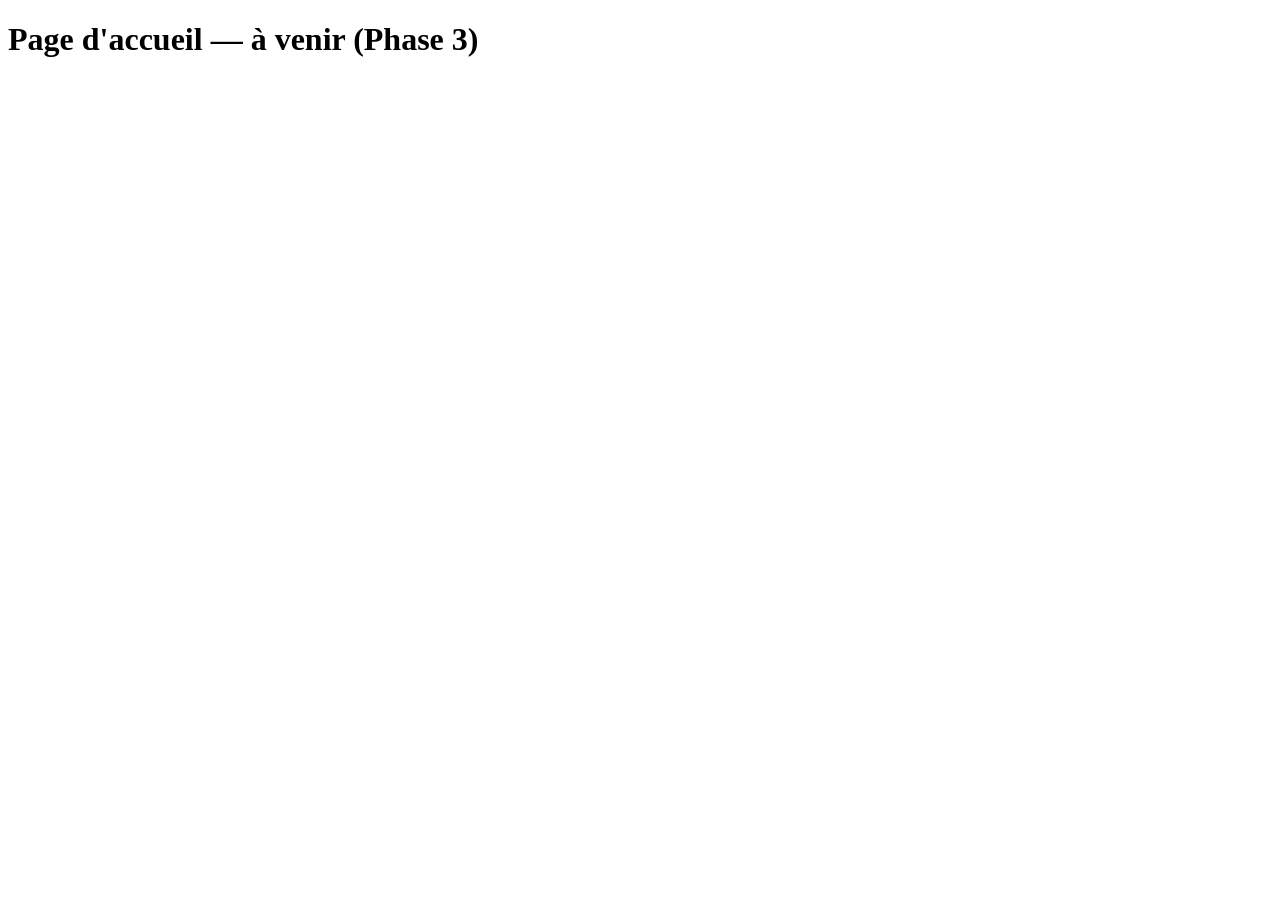
==== accueil.html @ 473a0fff "Create accueil.html Initialisation du compte à rebours et de la page d'accueil." ====
<!DOCTYPE html>
<html lang="fr">
<head>
  <meta charset="UTF-8">
  <title>Le week-end - Accueil</title>
</head>
<body>
  <!--
    Page provisoire. Le vrai contenu (titre, compte à rebours, texte, dates, photos,
    bouton "Se connecter") sera construit à la Phase 3, section 4.2 du cahier des charges.
    Pour l'instant, ce fichier existe juste pour que la redirection depuis index.html
    fonctionne sans erreur "page introuvable".
  -->
  <h1>Page d'accueil — à venir (Phase 3)</h1>
</body>
</html>
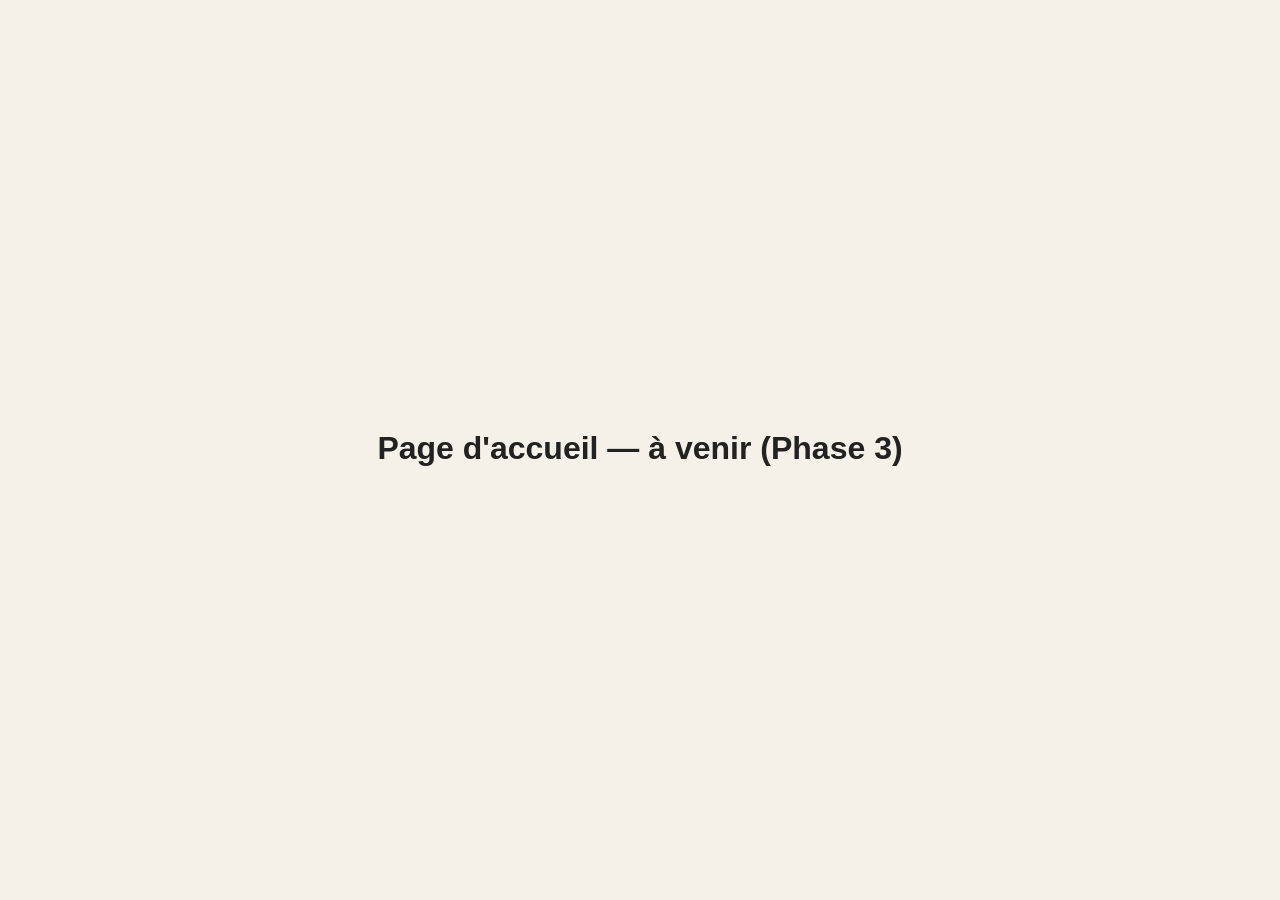
==== commit 3a002612: "Modification structure On vient ajouter un fichier CSS pour gérer l'aspect visuel, rien d'autre ne c" ====
--- a/accueil.html
+++ b/accueil.html
@@ -3,8 +3,9 @@
 <head>
   <meta charset="UTF-8">
   <title>Le week-end - Accueil</title>
+  <link rel="stylesheet" href="style.css">
 </head>
-<body>
+<body class="page-centree">
   <!--
     Page provisoire. Le vrai contenu (titre, compte à rebours, texte, dates, photos,
     bouton "Se connecter") sera construit à la Phase 3, section 4.2 du cahier des charges.
--- a/style.css
+++ b/style.css
@@ -0,0 +1,160 @@
+/* ==========================================================================
+   STYLE PARTAGÉ - Site du week-end
+   Ce fichier centralise l'apparence de toutes les pages.
+   Style volontairement neutre : sera remplacé quand l'identité visuelle
+   (section 6 du cahier des charges) sera définie.
+   ========================================================================== */
+
+/* Variables de couleur : les regrouper ici permet de changer toute la palette
+   du site en modifiant seulement ces lignes, plutôt que de chercher chaque
+   couleur dans chaque fichier. */
+:root {
+  --couleur-fond: #f5f0e8;
+  --couleur-texte: #222;
+  --couleur-accent: #333;
+  --couleur-accent-hover: #555;
+  --couleur-succes: #1a7a1a;
+  --couleur-erreur: #b00020;
+  --couleur-carte: #ffffff;
+}
+
+* {
+  box-sizing: border-box;
+}
+
+body {
+  margin: 0;
+  font-family: Arial, sans-serif;
+  background-color: var(--couleur-fond);
+  color: var(--couleur-texte);
+}
+
+h1 {
+  font-size: 2rem;
+  margin-bottom: 1.5rem;
+}
+
+h2 {
+  font-size: 1.3rem;
+}
+
+/* ---- Mise en page : pages centrées (teaser, connexion, profil...) ---- */
+.page-centree {
+  min-height: 100vh;
+  display: flex;
+  flex-direction: column;
+  align-items: center;
+  justify-content: center;
+  text-align: center;
+  padding: 2rem;
+}
+
+/* ---- Mise en page : pages larges (tableaux de bord) ---- */
+.page-large {
+  padding: 2rem;
+}
+
+/* ---- Champs de formulaire ---- */
+input[type="text"],
+input[type="email"] {
+  font-size: 1.2rem;
+  padding: 0.6rem 1rem;
+  border: 2px solid var(--couleur-accent);
+  border-radius: 6px;
+  text-align: center;
+  margin-bottom: 1rem;
+  display: block;
+  width: 100%;
+  max-width: 320px;
+}
+
+/* ---- Boutons ---- */
+button {
+  font-size: 1.1rem;
+  padding: 0.6rem 1.5rem;
+  border: none;
+  border-radius: 6px;
+  background-color: var(--couleur-accent);
+  color: white;
+  cursor: pointer;
+}
+
+button:hover {
+  background-color: var(--couleur-accent-hover);
+}
+
+/* ---- Messages de retour (succès / erreur) ---- */
+.message {
+  margin-top: 1.5rem;
+  font-size: 1.1rem;
+}
+
+.erreur {
+  color: var(--couleur-erreur);
+}
+
+.succes {
+  color: var(--couleur-succes);
+}
+
+/* ---- Compte à rebours (page teaser) ---- */
+#countdown {
+  display: flex;
+  gap: 1.5rem;
+}
+
+.bloc-temps {
+  display: flex;
+  flex-direction: column;
+  align-items: center;
+}
+
+.bloc-temps .valeur {
+  font-size: 3rem;
+  font-weight: bold;
+}
+
+.bloc-temps .label {
+  font-size: 0.9rem;
+  text-transform: uppercase;
+  color: #555;
+}
+
+/* ---- Carte (sondage, blocs mis en avant) ---- */
+.carte {
+  background: var(--couleur-carte);
+  border-radius: 10px;
+  padding: 1.5rem 2rem;
+  box-shadow: 0 2px 8px rgba(0, 0, 0, 0.1);
+}
+
+.carte label {
+  display: block;
+  text-align: left;
+  margin: 0.5rem 0;
+  font-size: 1.05rem;
+}
+
+/* ---- Tableaux (espace organisatrice) ---- */
+table {
+  border-collapse: collapse;
+  width: 100%;
+  background: var(--couleur-carte);
+  box-shadow: 0 2px 8px rgba(0, 0, 0, 0.08);
+  margin-bottom: 2rem;
+}
+
+th, td {
+  border: 1px solid #ddd;
+  padding: 0.6rem 0.8rem;
+  text-align: left;
+}
+
+th {
+  background-color: var(--couleur-accent);
+  color: white;
+}
+
+tr:nth-child(even) {
+  background-color: #f9f9f9;
+}
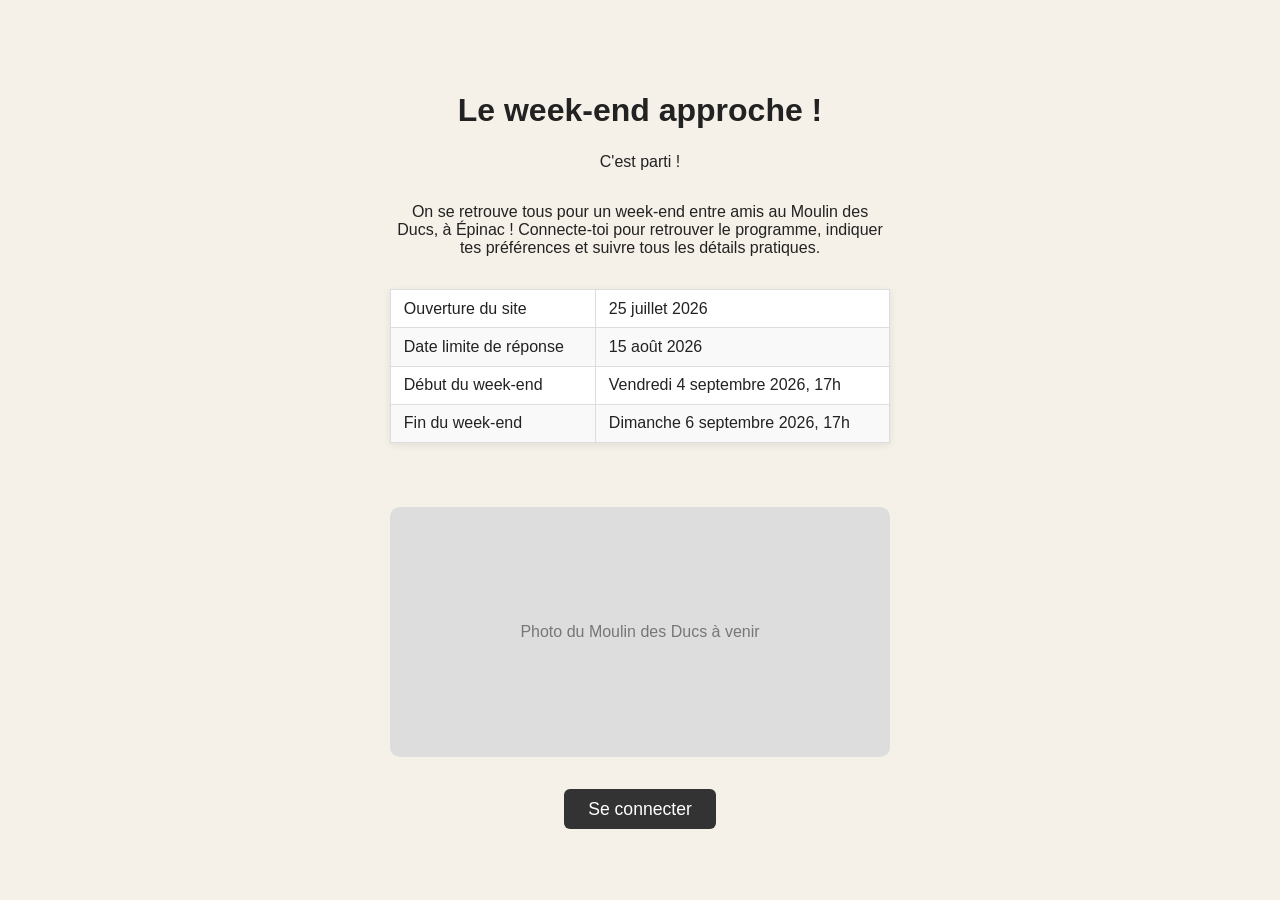
==== commit f2acfff1: "Update accueil.html Mise à jour de la page d'accueil avec les éléments finaux" ====
--- a/accueil.html
+++ b/accueil.html
@@ -6,12 +6,85 @@
   <link rel="stylesheet" href="style.css">
 </head>
 <body class="page-centree">
-  <!--
-    Page provisoire. Le vrai contenu (titre, compte à rebours, texte, dates, photos,
-    bouton "Se connecter") sera construit à la Phase 3, section 4.2 du cahier des charges.
-    Pour l'instant, ce fichier existe juste pour que la redirection depuis index.html
-    fonctionne sans erreur "page introuvable".
-  -->
-  <h1>Page d'accueil — à venir (Phase 3)</h1>
+
+  <!-- 1. Titre -->
+  <h1>Le week-end approche !</h1>
+
+  <!-- 2. Compte à rebours vers le Jour J -->
+  <div id="countdown">
+    <div class="bloc-temps">
+      <span class="valeur" id="jours">0</span>
+      <span class="label">jours</span>
+    </div>
+    <div class="bloc-temps">
+      <span class="valeur" id="heures">0</span>
+      <span class="label">heures</span>
+    </div>
+    <div class="bloc-temps">
+      <span class="valeur" id="minutes">0</span>
+      <span class="label">min</span>
+    </div>
+    <div class="bloc-temps">
+      <span class="valeur" id="secondes">0</span>
+      <span class="label">sec</span>
+    </div>
+  </div>
+
+  <!-- 3. Texte explicatif (provisoire, à remplacer par le vrai texte plus tard) -->
+  <p style="max-width: 500px; margin: 2rem 0;">
+    On se retrouve tous pour un week-end entre amis au Moulin des Ducs, à Épinac !
+    Connecte-toi pour retrouver le programme, indiquer tes préférences et suivre
+    tous les détails pratiques.
+  </p>
+
+  <!-- 4. Rappel des dates -->
+  <table style="max-width: 500px;">
+    <tbody>
+      <tr><td>Ouverture du site</td><td>25 juillet 2026</td></tr>
+      <tr><td>Date limite de réponse</td><td>15 août 2026</td></tr>
+      <tr><td>Début du week-end</td><td>Vendredi 4 septembre 2026, 17h</td></tr>
+      <tr><td>Fin du week-end</td><td>Dimanche 6 septembre 2026, 17h</td></tr>
+    </tbody>
+  </table>
+
+  <!-- 5. Photo(s) de la maison : espace réservé en attendant une vraie photo -->
+  <div style="width: 100%; max-width: 500px; height: 250px; background-color: #ddd;
+              display: flex; align-items: center; justify-content: center;
+              border-radius: 10px; margin: 2rem 0; color: #777;">
+    Photo du Moulin des Ducs à venir
+  </div>
+
+  <!-- 6. Call-to-action -->
+  <button onclick="window.location.href='connexion.html'">Se connecter</button>
+
+  <script>
+    // Compte à rebours vers le début du week-end (section 3 du cahier des charges)
+    const jourJ = new Date('2026-09-04T17:00:00');
+
+    function mettreAJourCompteARebours() {
+      const maintenant = new Date();
+      const difference = jourJ - maintenant;
+
+      if (difference <= 0) {
+        // Le week-end a commencé : on n'affiche plus de compte à rebours négatif
+        document.getElementById('countdown').textContent = "C'est parti !";
+        return;
+      }
+
+      const jours = Math.floor(difference / (1000 * 60 * 60 * 24));
+      const heures = Math.floor((difference / (1000 * 60 * 60)) % 24);
+      const minutes = Math.floor((difference / (1000 * 60)) % 60);
+      const secondes = Math.floor((difference / 1000) % 60);
+
+      document.getElementById('jours').textContent = jours;
+      document.getElementById('heures').textContent = heures;
+      document.getElementById('minutes').textContent = minutes;
+      document.getElementById('secondes').textContent = secondes;
+    }
+
+    mettreAJourCompteARebours();
+    setInterval(mettreAJourCompteARebours, 1000);
+  </script>
+
 </body>
 </html>
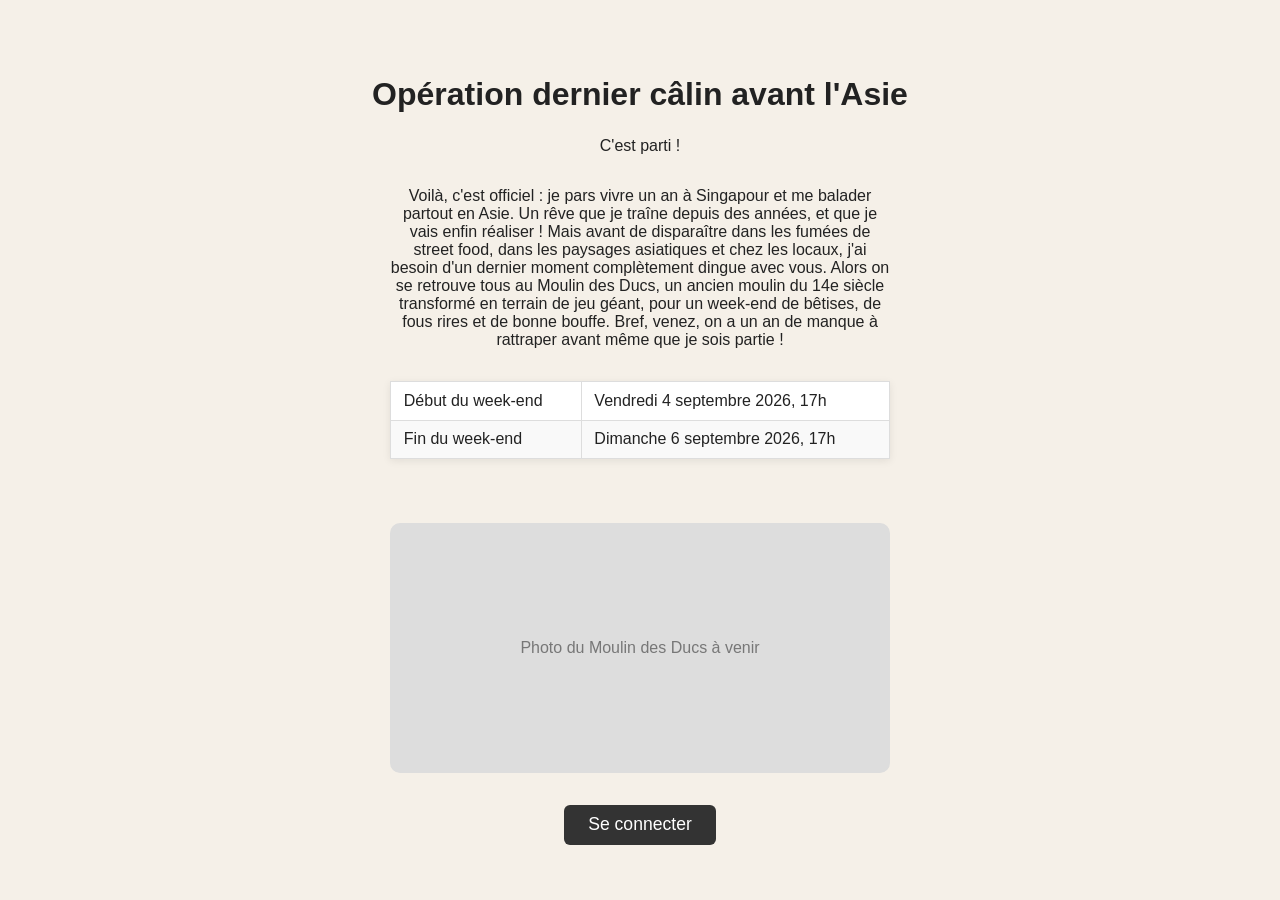
==== commit 19c0e223: "Update accueil.html Ajout d'un premier contenu brouillon" ====
--- a/accueil.html
+++ b/accueil.html
@@ -8,7 +8,7 @@
 <body class="page-centree">
 
   <!-- 1. Titre -->
-  <h1>Le week-end approche !</h1>
+  <h1>Opération dernier câlin avant l'Asie</h1>
 
   <!-- 2. Compte à rebours vers le Jour J -->
   <div id="countdown">
@@ -32,16 +32,18 @@
 
   <!-- 3. Texte explicatif (provisoire, à remplacer par le vrai texte plus tard) -->
   <p style="max-width: 500px; margin: 2rem 0;">
-    On se retrouve tous pour un week-end entre amis au Moulin des Ducs, à Épinac !
-    Connecte-toi pour retrouver le programme, indiquer tes préférences et suivre
-    tous les détails pratiques.
+    Voilà, c'est officiel : je pars vivre un an à Singapour et me balader partout en Asie.
+    Un rêve que je traîne depuis des années, et que je vais enfin réaliser ! Mais avant de
+    disparaître dans les fumées de street food, dans les paysages asiatiques et chez les
+    locaux, j'ai besoin d'un dernier moment complètement dingue avec vous. Alors on se
+    retrouve tous au Moulin des Ducs, un ancien moulin du 14e siècle transformé en terrain
+    de jeu géant, pour un week-end de bêtises, de fous rires et de bonne bouffe. Bref, venez,
+    on a un an de manque à rattraper avant même que je sois partie !
   </p>
 
   <!-- 4. Rappel des dates -->
   <table style="max-width: 500px;">
     <tbody>
-      <tr><td>Ouverture du site</td><td>25 juillet 2026</td></tr>
-      <tr><td>Date limite de réponse</td><td>15 août 2026</td></tr>
       <tr><td>Début du week-end</td><td>Vendredi 4 septembre 2026, 17h</td></tr>
       <tr><td>Fin du week-end</td><td>Dimanche 6 septembre 2026, 17h</td></tr>
     </tbody>
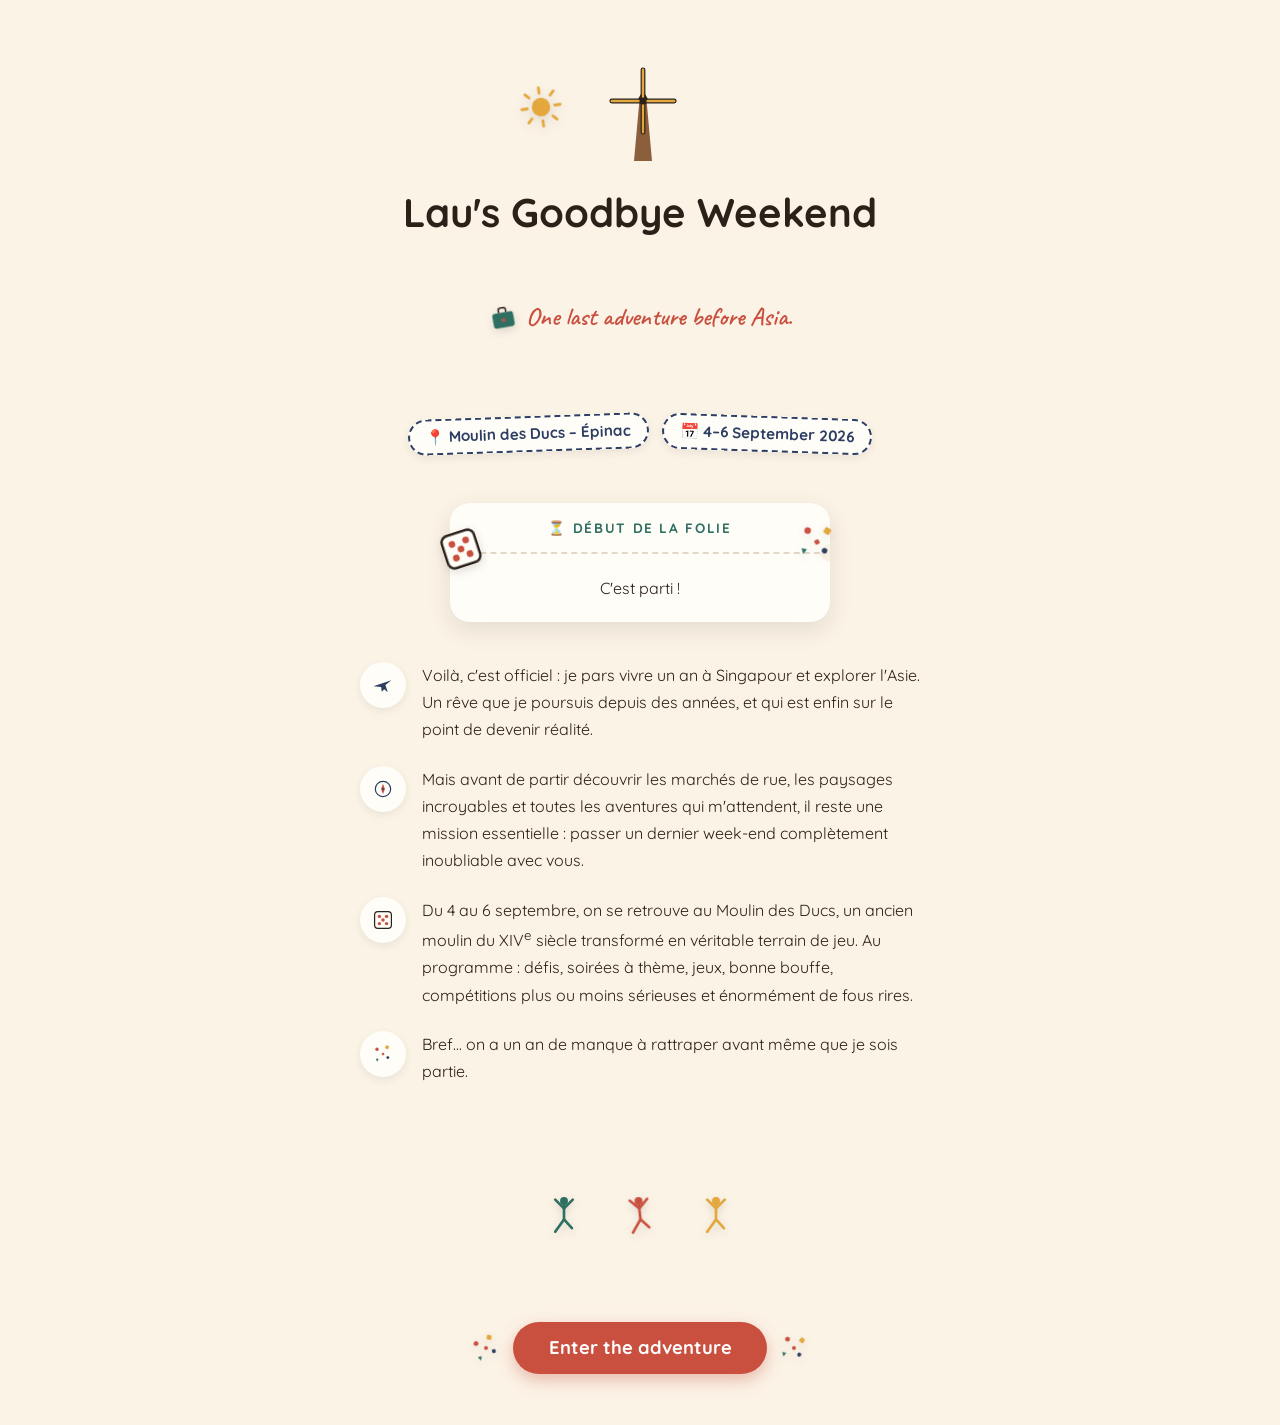
==== commit 09f8394b: "Update accueil.html Test d'un premier visuel pour la page d'accueil" ====
--- a/accueil.html
+++ b/accueil.html
@@ -2,65 +2,481 @@
 <html lang="fr">
 <head>
   <meta charset="UTF-8">
-  <title>Le week-end - Accueil</title>
+  <title>Lau's Goodbye Weekend</title>
   <link rel="stylesheet" href="style.css">
+
+  <link rel="preconnect" href="https://fonts.googleapis.com">
+  <link href="https://fonts.googleapis.com/css2?family=Caveat:wght@600;700&family=Quicksand:wght@500;600;700;800&display=swap" rel="stylesheet">
+
+  <style>
+    :root {
+      --creme: #fbf3e6;
+      --encre: #2b2118;
+      --teal: #2f6f62;
+      --corail: #c9503f;
+      --moutarde: #e3a73c;
+      --marine: #2d3e63;
+      --bois: #8b5e3c;
+    }
+
+    body.accueil {
+      background-color: var(--creme);
+      font-family: 'Quicksand', sans-serif;
+      color: var(--encre);
+      overflow-x: hidden; /* évite les barres de défilement horizontales à cause des stickers qui dépassent légèrement */
+    }
+
+    /* ==================== STICKERS DÉCORATIFS ==================== */
+    /* Tous les stickers réutilisent les mêmes petites illustrations (définies
+       une seule fois en bas du fichier dans <symbol>), redimensionnées et
+       tournées légèrement pour un effet "collé à la main". */
+    .sticker {
+      display: inline-block;
+      filter: drop-shadow(0 3px 4px rgba(43, 33, 24, 0.15));
+    }
+
+    /* ---- Scène "ciel" autour du moulin ---- */
+    .scene-ciel {
+      display: flex;
+      align-items: center;
+      justify-content: center;
+      gap: 1.2rem;
+      margin-bottom: -0.5rem;
+    }
+
+    .scene-ciel .sticker-soleil { width: 46px; transform: rotate(-8deg); }
+    .scene-ciel .sticker-lune { width: 40px; transform: rotate(10deg); }
+
+    .moulin { width: 120px; height: auto; }
+
+    .moulin-ailes {
+      transform-origin: 100px 90px;
+      animation: tourner 6s linear infinite;
+    }
+
+    @keyframes tourner {
+      to { transform: rotate(360deg); }
+    }
+
+    @media (prefers-reduced-motion: reduce) {
+      .moulin-ailes { animation: none; }
+    }
+
+    /* ---- Titre + sous-titre ---- */
+    .titre-principal {
+      font-weight: 800;
+      font-size: 2.5rem;
+      margin: 0.8rem 0 0.3rem 0;
+      color: var(--encre);
+    }
+
+    .sous-titre-ligne {
+      display: flex;
+      align-items: center;
+      justify-content: center;
+      gap: 0.5rem;
+      margin: 0 0 1.5rem 0;
+    }
+
+    .sous-titre-ligne .sticker-valise { width: 30px; transform: rotate(-10deg); }
+
+    .sous-titre {
+      font-family: 'Caveat', cursive;
+      font-size: 1.6rem;
+      font-weight: 600;
+      color: var(--corail);
+    }
+
+    /* ---- Badges d'infos rapides, façon tampons de voyage ---- */
+    .infos-rapides {
+      display: flex;
+      flex-wrap: wrap;
+      justify-content: center;
+      gap: 0.8rem;
+      margin-bottom: 2rem;
+    }
+
+    .badge-info {
+      display: inline-flex;
+      align-items: center;
+      gap: 0.4rem;
+      background-color: #fffdf8;
+      border: 2px dashed var(--marine);
+      border-radius: 999px;
+      padding: 0.4rem 1rem;
+      font-weight: 700;
+      font-size: 0.95rem;
+      color: var(--marine);
+      box-shadow: 0 3px 8px rgba(43, 33, 24, 0.08);
+    }
+
+    .badge-info:nth-child(1) { transform: rotate(-2deg); }
+    .badge-info:nth-child(2) { transform: rotate(2deg); }
+
+    /* ---- Le "billet" du compte à rebours, avec ses stickers ---- */
+    .zone-billet {
+      position: relative;
+      width: 100%;
+      max-width: 380px;
+      margin: 0 auto 2.5rem auto;
+      padding-top: 1.2rem; /* laisse de la place pour le sticker qui déborde en haut */
+    }
+
+    .carte-billet {
+      position: relative;
+      background-color: #fffdf8;
+      border-radius: 20px;
+      box-shadow: 0 8px 24px rgba(43, 33, 24, 0.1);
+      overflow: hidden;
+    }
+
+    .sticker-disco {
+      position: absolute;
+      top: -0.6rem;
+      left: -0.8rem;
+      width: 48px;
+      transform: rotate(-18deg);
+      z-index: 2;
+    }
+
+    .sticker-confetti {
+      position: absolute;
+      top: -1rem;
+      right: -0.6rem;
+      width: 46px;
+      transform: rotate(12deg);
+      z-index: 2;
+    }
+
+    @media (max-width: 420px) {
+      /* Sur très petit écran, on retire les stickers qui débordent pour
+         éviter tout chevauchement avec le contenu voisin */
+      .sticker-disco, .sticker-confetti { display: none; }
+    }
+
+    .billet-entete {
+      padding: 1rem;
+      text-align: center;
+      font-weight: 700;
+      font-size: 0.85rem;
+      letter-spacing: 0.12em;
+      color: var(--teal);
+      border-bottom: 2px dashed #e2d8c6;
+    }
+
+    .perforation {
+      position: absolute;
+      top: 3.15rem;
+      width: 18px;
+      height: 18px;
+      background-color: var(--creme);
+      border-radius: 50%;
+      transform: translateY(-50%);
+      z-index: 1;
+    }
+
+    .perforation-gauche { left: -9px; }
+    .perforation-droite { right: -9px; }
+
+    #countdown {
+      display: flex;
+      justify-content: center;
+      gap: 1.2rem;
+      padding: 1.5rem 1rem;
+      flex-wrap: wrap;
+    }
+
+    .bloc-temps .valeur {
+      font-size: 2.4rem;
+      font-weight: 700;
+      color: var(--corail);
+    }
+
+    .bloc-temps .label {
+      font-size: 0.75rem;
+      font-weight: 600;
+      letter-spacing: 0.06em;
+      color: var(--marine);
+      opacity: 0.7;
+    }
+
+    /* ---- Texte explicatif, avec une icône par paragraphe ---- */
+    .texte-explicatif {
+      max-width: 560px;
+      margin: 0 auto 2rem auto;
+    }
+
+    .paragraphe-illustre {
+      display: flex;
+      align-items: flex-start;
+      gap: 1rem;
+      margin-bottom: 1.4rem;
+      text-align: left;
+    }
+
+    .icone-paragraphe {
+      flex-shrink: 0;
+      width: 46px;
+      height: 46px;
+      border-radius: 50%;
+      display: flex;
+      align-items: center;
+      justify-content: center;
+      background-color: #fffdf8;
+      box-shadow: 0 3px 8px rgba(43, 33, 24, 0.08);
+    }
+
+    .icone-paragraphe svg { width: 24px; }
+
+    .paragraphe-illustre p {
+      margin: 0;
+      line-height: 1.7;
+    }
+
+    /* ---- Rangée de danseurs, avant le bouton ---- */
+    .rangee-danseurs {
+      display: flex;
+      justify-content: center;
+      gap: 2rem;
+      margin-bottom: 2rem;
+    }
+
+    .sticker-danseur {
+      width: 44px;
+      animation: rebond 1.6s ease-in-out infinite;
+    }
+
+    .sticker-danseur:nth-child(1) { color: var(--teal); animation-delay: 0s; }
+    .sticker-danseur:nth-child(2) { color: var(--corail); animation-delay: 0.2s; transform: rotate(-6deg); }
+    .sticker-danseur:nth-child(3) { color: var(--moutarde); animation-delay: 0.4s; }
+
+    @keyframes rebond {
+      0%, 100% { transform: translateY(0); }
+      50% { transform: translateY(-8px); }
+    }
+
+    @media (prefers-reduced-motion: reduce) {
+      .sticker-danseur { animation: none; }
+    }
+
+    /* ---- Bouton d'appel à l'action, avec ses confettis ---- */
+    .zone-cta {
+      position: relative;
+      display: inline-block;
+    }
+
+    .zone-cta .sticker-confetti-gauche,
+    .zone-cta .sticker-confetti-droite {
+      position: absolute;
+      width: 34px;
+      top: 50%;
+      transform: translateY(-50%);
+    }
+
+    .zone-cta .sticker-confetti-gauche { left: -2.8rem; transform: translateY(-50%) rotate(-15deg); }
+    .zone-cta .sticker-confetti-droite { right: -2.8rem; transform: translateY(-50%) rotate(15deg); }
+
+    @media (max-width: 480px) {
+      .zone-cta .sticker-confetti-gauche,
+      .zone-cta .sticker-confetti-droite { display: none; }
+    }
+
+    .bouton-cta {
+      font-family: 'Quicksand', sans-serif;
+      font-weight: 700;
+      font-size: 1.15rem;
+      padding: 0.9rem 2.2rem;
+      border: none;
+      border-radius: 999px;
+      background-color: var(--corail);
+      color: white;
+      cursor: pointer;
+      box-shadow: 0 6px 16px rgba(201, 80, 63, 0.35);
+      transition: background-color 0.2s ease, transform 0.15s ease;
+    }
+
+    .bouton-cta:hover {
+      background-color: #b5432f;
+      transform: translateY(-2px);
+    }
+  </style>
 </head>
-<body class="page-centree">
-
-  <!-- 1. Titre -->
-  <h1>Opération dernier câlin avant l'Asie</h1>
-
-  <!-- 2. Compte à rebours vers le Jour J -->
-  <div id="countdown">
-    <div class="bloc-temps">
-      <span class="valeur" id="jours">0</span>
-      <span class="label">jours</span>
+<body class="page-centree accueil">
+
+  <!-- Définitions des petites illustrations, réutilisées partout dans la page -->
+  <svg style="display:none" aria-hidden="true">
+    <symbol id="ic-soleil" viewBox="0 0 100 100">
+      <circle cx="50" cy="50" r="20" fill="var(--moutarde)" />
+      <g stroke="var(--moutarde)" stroke-width="6" stroke-linecap="round">
+        <line x1="50" y1="8" x2="50" y2="20" />
+        <line x1="50" y1="80" x2="50" y2="92" />
+        <line x1="8" y1="50" x2="20" y2="50" />
+        <line x1="80" y1="50" x2="92" y2="50" />
+        <line x1="19" y1="19" x2="27" y2="27" />
+        <line x1="73" y1="73" x2="81" y2="81" />
+        <line x1="81" y1="19" x2="73" y2="27" />
+        <line x1="27" y1="73" x2="19" y2="81" />
+      </g>
+    </symbol>
+
+    <symbol id="ic-lune" viewBox="0 0 100 100">
+      <path d="M65,15 A35,35 0 1 0 65,85 A28,28 0 1 1 65,15 Z" fill="var(--marine)" />
+    </symbol>
+
+    <symbol id="ic-valise" viewBox="0 0 100 100">
+      <rect x="15" y="35" width="70" height="50" rx="8" fill="var(--teal)" />
+      <path d="M38,35 V25 a6,6 0 0 1 6,-6 h12 a6,6 0 0 1 6,6 v10" fill="none" stroke="var(--encre)" stroke-width="5" />
+      <rect x="44" y="55" width="12" height="10" rx="2" fill="var(--corail)" />
+    </symbol>
+
+    <symbol id="ic-boussole" viewBox="0 0 100 100">
+      <circle cx="50" cy="50" r="32" fill="#fffdf8" stroke="var(--marine)" stroke-width="5" />
+      <polygon points="50,28 58,50 50,72 42,50" fill="var(--corail)" />
+      <circle cx="50" cy="50" r="4" fill="var(--marine)" />
+    </symbol>
+
+    <symbol id="ic-avion" viewBox="0 0 100 100">
+      <path d="M10,55 L85,30 L60,50 L70,80 L55,68 L45,78 L42,58 Z" fill="var(--marine)" />
+    </symbol>
+
+    <symbol id="ic-des" viewBox="0 0 100 100">
+      <rect x="15" y="15" width="70" height="70" rx="14" fill="#fffdf8" stroke="var(--encre)" stroke-width="5" />
+      <circle cx="35" cy="35" r="7" fill="var(--corail)" />
+      <circle cx="65" cy="35" r="7" fill="var(--corail)" />
+      <circle cx="50" cy="50" r="7" fill="var(--corail)" />
+      <circle cx="35" cy="65" r="7" fill="var(--corail)" />
+      <circle cx="65" cy="65" r="7" fill="var(--corail)" />
+    </symbol>
+
+    <symbol id="ic-confetti" viewBox="0 0 100 100">
+      <circle cx="25" cy="30" r="7" fill="var(--corail)" />
+      <rect x="60" y="15" width="14" height="14" rx="3" fill="var(--moutarde)" transform="rotate(20 67 22)" />
+      <polygon points="20,70 32,70 26,82" fill="var(--teal)" />
+      <circle cx="70" cy="65" r="6" fill="var(--marine)" />
+      <rect x="45" y="45" width="10" height="10" rx="2" fill="var(--corail)" transform="rotate(45 50 50)" />
+    </symbol>
+
+    <symbol id="ic-danseur" viewBox="0 0 100 100">
+      <circle cx="50" cy="18" r="9" fill="currentColor" />
+      <g stroke="currentColor" stroke-width="6" stroke-linecap="round" fill="none">
+        <line x1="50" y1="27" x2="50" y2="60" />
+        <line x1="50" y1="35" x2="30" y2="15" />
+        <line x1="50" y1="35" x2="70" y2="15" />
+        <line x1="50" y1="60" x2="30" y2="88" />
+        <line x1="50" y1="60" x2="68" y2="80" />
+      </g>
+    </symbol>
+  </svg>
+
+  <!-- Scène du ciel, avec le moulin comme élément signature -->
+  <div class="scene-ciel">
+    <svg class="sticker sticker-soleil"><use href="#ic-soleil" /></svg>
+
+    <svg class="moulin" viewBox="0 0 200 200" aria-hidden="true">
+      <polygon points="85,190 115,190 106,90 94,90" fill="var(--bois)" />
+      <polygon points="90,90 110,90 100,72" fill="var(--encre)" />
+      <g class="moulin-ailes">
+        <rect x="97" y="35" width="6" height="55" rx="3" fill="var(--moutarde)" stroke="var(--encre)" stroke-width="2" transform="rotate(0 100 90)" />
+        <rect x="97" y="35" width="6" height="55" rx="3" fill="var(--moutarde)" stroke="var(--encre)" stroke-width="2" transform="rotate(90 100 90)" />
+        <rect x="97" y="35" width="6" height="55" rx="3" fill="var(--moutarde)" stroke="var(--encre)" stroke-width="2" transform="rotate(180 100 90)" />
+        <rect x="97" y="35" width="6" height="55" rx="3" fill="var(--moutarde)" stroke="var(--encre)" stroke-width="2" transform="rotate(270 100 90)" />
+        <circle cx="100" cy="90" r="6" fill="var(--encre)" />
+      </g>
+    </svg>
+
+    <svg class="sticker sticker-lune"><use href="#ic-lune" /></svg>
+  </div>
+
+  <h1 class="titre-principal">Lau's Goodbye Weekend</h1>
+
+  <div class="sous-titre-ligne">
+    <svg class="sticker sticker-valise"><use href="#ic-valise" /></svg>
+    <p class="sous-titre">One last adventure before Asia.</p>
+  </div>
+
+  <div class="infos-rapides">
+    <span class="badge-info">📍 Moulin des Ducs – Épinac</span>
+    <span class="badge-info">📅 4–6 September 2026</span>
+  </div>
+
+  <div class="zone-billet">
+    <svg class="sticker sticker-disco"><use href="#ic-des" /></svg>
+    <svg class="sticker sticker-confetti"><use href="#ic-confetti" /></svg>
+
+    <div class="carte-billet">
+      <div class="billet-entete">⏳ DÉBUT DE LA FOLIE</div>
+      <div class="perforation perforation-gauche"></div>
+      <div class="perforation perforation-droite"></div>
+
+      <div id="countdown">
+        <div class="bloc-temps">
+          <div class="valeur" id="jours">0</div>
+          <div class="label">JOURS</div>
+        </div>
+        <div class="bloc-temps">
+          <div class="valeur" id="heures">0</div>
+          <div class="label">HEURES</div>
+        </div>
+        <div class="bloc-temps">
+          <div class="valeur" id="minutes">0</div>
+          <div class="label">MIN</div>
+        </div>
+        <div class="bloc-temps">
+          <div class="valeur" id="secondes">0</div>
+          <div class="label">SEC</div>
+        </div>
+      </div>
     </div>
-    <div class="bloc-temps">
-      <span class="valeur" id="heures">0</span>
-      <span class="label">heures</span>
+  </div>
+
+  <div class="texte-explicatif">
+    <div class="paragraphe-illustre">
+      <span class="icone-paragraphe"><svg><use href="#ic-avion" /></svg></span>
+      <p>
+        Voilà, c'est officiel : je pars vivre un an à Singapour et explorer l'Asie.
+        Un rêve que je poursuis depuis des années, et qui est enfin sur le point de
+        devenir réalité.
+      </p>
     </div>
-    <div class="bloc-temps">
-      <span class="valeur" id="minutes">0</span>
-      <span class="label">min</span>
+
+    <div class="paragraphe-illustre">
+      <span class="icone-paragraphe"><svg><use href="#ic-boussole" /></svg></span>
+      <p>
+        Mais avant de partir découvrir les marchés de rue, les paysages incroyables
+        et toutes les aventures qui m'attendent, il reste une mission essentielle :
+        passer un dernier week-end complètement inoubliable avec vous.
+      </p>
     </div>
-    <div class="bloc-temps">
-      <span class="valeur" id="secondes">0</span>
-      <span class="label">sec</span>
+
+    <div class="paragraphe-illustre">
+      <span class="icone-paragraphe"><svg><use href="#ic-des" /></svg></span>
+      <p>
+        Du 4 au 6 septembre, on se retrouve au Moulin des Ducs, un ancien moulin du
+        XIV<sup>e</sup> siècle transformé en véritable terrain de jeu. Au programme :
+        défis, soirées à thème, jeux, bonne bouffe, compétitions plus ou moins
+        sérieuses et énormément de fous rires.
+      </p>
     </div>
-  </div>
-
-  <!-- 3. Texte explicatif (provisoire, à remplacer par le vrai texte plus tard) -->
-  <p style="max-width: 500px; margin: 2rem 0;">
-    Voilà, c'est officiel : je pars vivre un an à Singapour et me balader partout en Asie.
-    Un rêve que je traîne depuis des années, et que je vais enfin réaliser ! Mais avant de
-    disparaître dans les fumées de street food, dans les paysages asiatiques et chez les
-    locaux, j'ai besoin d'un dernier moment complètement dingue avec vous. Alors on se
-    retrouve tous au Moulin des Ducs, un ancien moulin du 14e siècle transformé en terrain
-    de jeu géant, pour un week-end de bêtises, de fous rires et de bonne bouffe. Bref, venez,
-    on a un an de manque à rattraper avant même que je sois partie !
-  </p>
-
-  <!-- 4. Rappel des dates -->
-  <table style="max-width: 500px;">
-    <tbody>
-      <tr><td>Début du week-end</td><td>Vendredi 4 septembre 2026, 17h</td></tr>
-      <tr><td>Fin du week-end</td><td>Dimanche 6 septembre 2026, 17h</td></tr>
-    </tbody>
-  </table>
-
-  <!-- 5. Photo(s) de la maison : espace réservé en attendant une vraie photo -->
-  <div style="width: 100%; max-width: 500px; height: 250px; background-color: #ddd;
-              display: flex; align-items: center; justify-content: center;
-              border-radius: 10px; margin: 2rem 0; color: #777;">
-    Photo du Moulin des Ducs à venir
-  </div>
-
-  <!-- 6. Call-to-action -->
-  <button onclick="window.location.href='connexion.html'">Se connecter</button>
+
+    <div class="paragraphe-illustre">
+      <span class="icone-paragraphe"><svg><use href="#ic-confetti" /></svg></span>
+      <p>Bref... on a un an de manque à rattraper avant même que je sois partie.</p>
+    </div>
+  </div>
+
+  <div class="rangee-danseurs">
+    <svg class="sticker sticker-danseur"><use href="#ic-danseur" /></svg>
+    <svg class="sticker sticker-danseur"><use href="#ic-danseur" /></svg>
+    <svg class="sticker sticker-danseur"><use href="#ic-danseur" /></svg>
+  </div>
+
+  <div class="zone-cta">
+    <svg class="sticker sticker-confetti-gauche"><use href="#ic-confetti" /></svg>
+    <button class="bouton-cta" onclick="window.location.href='connexion.html'">Enter the adventure</button>
+    <svg class="sticker sticker-confetti-droite"><use href="#ic-confetti" /></svg>
+  </div>
 
   <script>
-    // Compte à rebours vers le début du week-end (section 3 du cahier des charges)
     const jourJ = new Date('2026-09-04T17:00:00');
 
     function mettreAJourCompteARebours() {
@@ -68,7 +484,6 @@
       const difference = jourJ - maintenant;
 
       if (difference <= 0) {
-        // Le week-end a commencé : on n'affiche plus de compte à rebours négatif
         document.getElementById('countdown').textContent = "C'est parti !";
         return;
       }
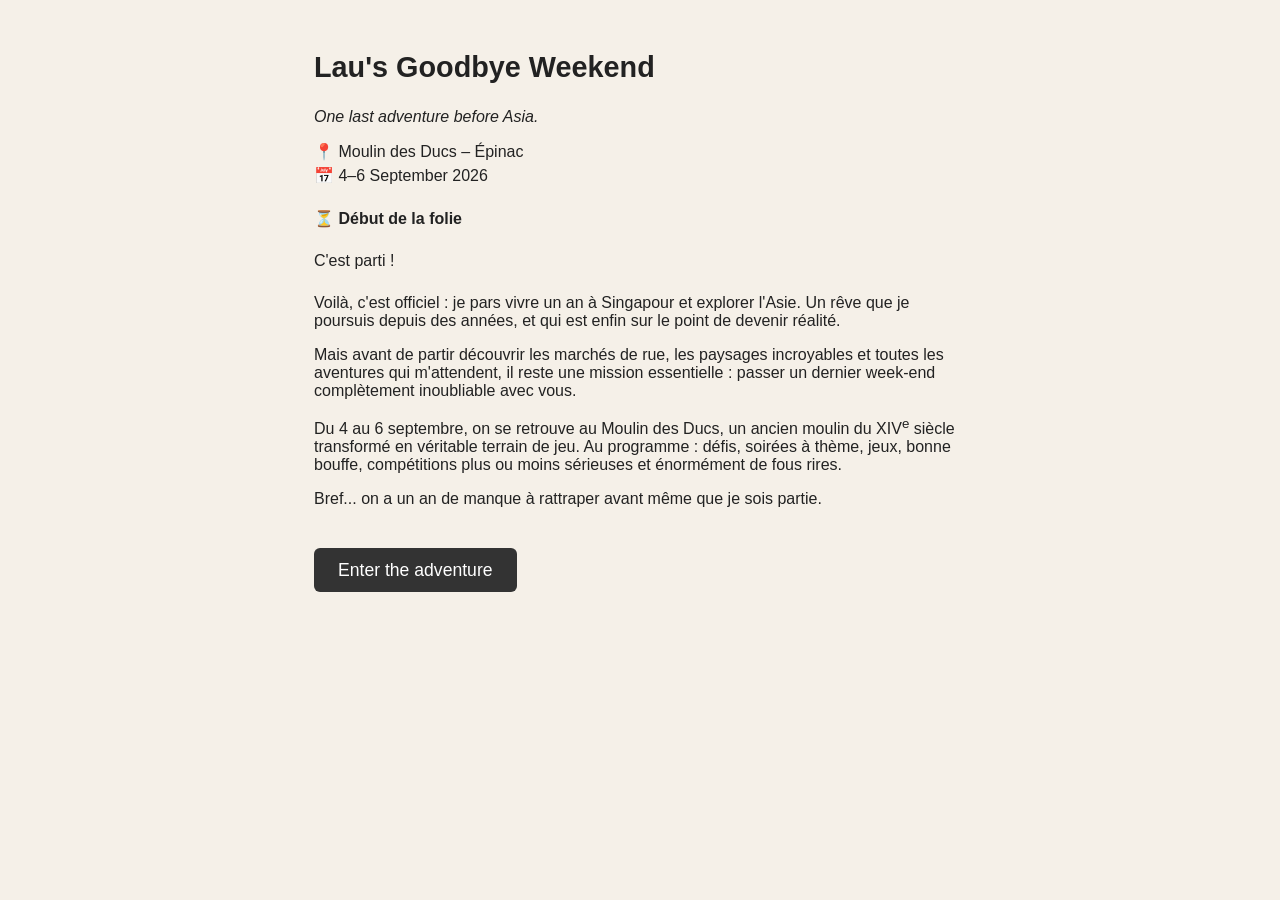
==== commit e3e82c45: "Mass update On retire toute la mise en forme, on vient corriger la page de dashboard et la page admi" ====
--- a/accueil.html
+++ b/accueil.html
@@ -4,477 +4,78 @@
   <meta charset="UTF-8">
   <title>Lau's Goodbye Weekend</title>
   <link rel="stylesheet" href="style.css">
-
-  <link rel="preconnect" href="https://fonts.googleapis.com">
-  <link href="https://fonts.googleapis.com/css2?family=Caveat:wght@600;700&family=Quicksand:wght@500;600;700;800&display=swap" rel="stylesheet">
-
   <style>
-    :root {
-      --creme: #fbf3e6;
-      --encre: #2b2118;
-      --teal: #2f6f62;
-      --corail: #c9503f;
-      --moutarde: #e3a73c;
-      --marine: #2d3e63;
-      --bois: #8b5e3c;
-    }
-
-    body.accueil {
-      background-color: var(--creme);
-      font-family: 'Quicksand', sans-serif;
-      color: var(--encre);
-      overflow-x: hidden; /* évite les barres de défilement horizontales à cause des stickers qui dépassent légèrement */
-    }
-
-    /* ==================== STICKERS DÉCORATIFS ==================== */
-    /* Tous les stickers réutilisent les mêmes petites illustrations (définies
-       une seule fois en bas du fichier dans <symbol>), redimensionnées et
-       tournées légèrement pour un effet "collé à la main". */
-    .sticker {
-      display: inline-block;
-      filter: drop-shadow(0 3px 4px rgba(43, 33, 24, 0.15));
-    }
-
-    /* ---- Scène "ciel" autour du moulin ---- */
-    .scene-ciel {
-      display: flex;
-      align-items: center;
-      justify-content: center;
-      gap: 1.2rem;
-      margin-bottom: -0.5rem;
-    }
-
-    .scene-ciel .sticker-soleil { width: 46px; transform: rotate(-8deg); }
-    .scene-ciel .sticker-lune { width: 40px; transform: rotate(10deg); }
-
-    .moulin { width: 120px; height: auto; }
-
-    .moulin-ailes {
-      transform-origin: 100px 90px;
-      animation: tourner 6s linear infinite;
-    }
-
-    @keyframes tourner {
-      to { transform: rotate(360deg); }
-    }
-
-    @media (prefers-reduced-motion: reduce) {
-      .moulin-ailes { animation: none; }
-    }
-
-    /* ---- Titre + sous-titre ---- */
-    .titre-principal {
-      font-weight: 800;
-      font-size: 2.5rem;
-      margin: 0.8rem 0 0.3rem 0;
-      color: var(--encre);
-    }
-
-    .sous-titre-ligne {
-      display: flex;
-      align-items: center;
-      justify-content: center;
-      gap: 0.5rem;
-      margin: 0 0 1.5rem 0;
-    }
-
-    .sous-titre-ligne .sticker-valise { width: 30px; transform: rotate(-10deg); }
-
-    .sous-titre {
-      font-family: 'Caveat', cursive;
-      font-size: 1.6rem;
-      font-weight: 600;
-      color: var(--corail);
-    }
-
-    /* ---- Badges d'infos rapides, façon tampons de voyage ---- */
-    .infos-rapides {
-      display: flex;
-      flex-wrap: wrap;
-      justify-content: center;
-      gap: 0.8rem;
-      margin-bottom: 2rem;
-    }
-
-    .badge-info {
-      display: inline-flex;
-      align-items: center;
-      gap: 0.4rem;
-      background-color: #fffdf8;
-      border: 2px dashed var(--marine);
-      border-radius: 999px;
-      padding: 0.4rem 1rem;
-      font-weight: 700;
-      font-size: 0.95rem;
-      color: var(--marine);
-      box-shadow: 0 3px 8px rgba(43, 33, 24, 0.08);
-    }
-
-    .badge-info:nth-child(1) { transform: rotate(-2deg); }
-    .badge-info:nth-child(2) { transform: rotate(2deg); }
-
-    /* ---- Le "billet" du compte à rebours, avec ses stickers ---- */
-    .zone-billet {
-      position: relative;
-      width: 100%;
-      max-width: 380px;
-      margin: 0 auto 2.5rem auto;
-      padding-top: 1.2rem; /* laisse de la place pour le sticker qui déborde en haut */
-    }
-
-    .carte-billet {
-      position: relative;
-      background-color: #fffdf8;
-      border-radius: 20px;
-      box-shadow: 0 8px 24px rgba(43, 33, 24, 0.1);
-      overflow: hidden;
-    }
-
-    .sticker-disco {
-      position: absolute;
-      top: -0.6rem;
-      left: -0.8rem;
-      width: 48px;
-      transform: rotate(-18deg);
-      z-index: 2;
-    }
-
-    .sticker-confetti {
-      position: absolute;
-      top: -1rem;
-      right: -0.6rem;
-      width: 46px;
-      transform: rotate(12deg);
-      z-index: 2;
-    }
-
-    @media (max-width: 420px) {
-      /* Sur très petit écran, on retire les stickers qui débordent pour
-         éviter tout chevauchement avec le contenu voisin */
-      .sticker-disco, .sticker-confetti { display: none; }
-    }
-
-    .billet-entete {
-      padding: 1rem;
-      text-align: center;
-      font-weight: 700;
-      font-size: 0.85rem;
-      letter-spacing: 0.12em;
-      color: var(--teal);
-      border-bottom: 2px dashed #e2d8c6;
-    }
-
-    .perforation {
-      position: absolute;
-      top: 3.15rem;
-      width: 18px;
-      height: 18px;
-      background-color: var(--creme);
-      border-radius: 50%;
-      transform: translateY(-50%);
-      z-index: 1;
-    }
-
-    .perforation-gauche { left: -9px; }
-    .perforation-droite { right: -9px; }
+    body { max-width: 700px; margin: 0 auto; padding: 2rem 1.5rem; }
+    h1 { font-size: 1.8rem; }
+    .sous-titre { font-style: italic; margin-top: 0; }
+    .infos-rapides { margin-bottom: 1.5rem; }
+    .infos-rapides span { display: block; margin-bottom: 0.3rem; }
 
     #countdown {
       display: flex;
-      justify-content: center;
-      gap: 1.2rem;
-      padding: 1.5rem 1rem;
-      flex-wrap: wrap;
+      gap: 1.5rem;
+      margin: 1.5rem 0;
     }
+    .bloc-temps { text-align: center; }
+    .bloc-temps .valeur { font-size: 1.8rem; font-weight: bold; display: block; }
+    .bloc-temps .label { font-size: 0.8rem; }
 
-    .bloc-temps .valeur {
-      font-size: 2.4rem;
-      font-weight: 700;
-      color: var(--corail);
-    }
+    .texte-explicatif p { margin-bottom: 1rem; }
 
-    .bloc-temps .label {
-      font-size: 0.75rem;
-      font-weight: 600;
-      letter-spacing: 0.06em;
-      color: var(--marine);
-      opacity: 0.7;
-    }
-
-    /* ---- Texte explicatif, avec une icône par paragraphe ---- */
-    .texte-explicatif {
-      max-width: 560px;
-      margin: 0 auto 2rem auto;
-    }
-
-    .paragraphe-illustre {
-      display: flex;
-      align-items: flex-start;
-      gap: 1rem;
-      margin-bottom: 1.4rem;
-      text-align: left;
-    }
-
-    .icone-paragraphe {
-      flex-shrink: 0;
-      width: 46px;
-      height: 46px;
-      border-radius: 50%;
-      display: flex;
-      align-items: center;
-      justify-content: center;
-      background-color: #fffdf8;
-      box-shadow: 0 3px 8px rgba(43, 33, 24, 0.08);
-    }
-
-    .icone-paragraphe svg { width: 24px; }
-
-    .paragraphe-illustre p {
-      margin: 0;
-      line-height: 1.7;
-    }
-
-    /* ---- Rangée de danseurs, avant le bouton ---- */
-    .rangee-danseurs {
-      display: flex;
-      justify-content: center;
-      gap: 2rem;
-      margin-bottom: 2rem;
-    }
-
-    .sticker-danseur {
-      width: 44px;
-      animation: rebond 1.6s ease-in-out infinite;
-    }
-
-    .sticker-danseur:nth-child(1) { color: var(--teal); animation-delay: 0s; }
-    .sticker-danseur:nth-child(2) { color: var(--corail); animation-delay: 0.2s; transform: rotate(-6deg); }
-    .sticker-danseur:nth-child(3) { color: var(--moutarde); animation-delay: 0.4s; }
-
-    @keyframes rebond {
-      0%, 100% { transform: translateY(0); }
-      50% { transform: translateY(-8px); }
-    }
-
-    @media (prefers-reduced-motion: reduce) {
-      .sticker-danseur { animation: none; }
-    }
-
-    /* ---- Bouton d'appel à l'action, avec ses confettis ---- */
-    .zone-cta {
-      position: relative;
-      display: inline-block;
-    }
-
-    .zone-cta .sticker-confetti-gauche,
-    .zone-cta .sticker-confetti-droite {
-      position: absolute;
-      width: 34px;
-      top: 50%;
-      transform: translateY(-50%);
-    }
-
-    .zone-cta .sticker-confetti-gauche { left: -2.8rem; transform: translateY(-50%) rotate(-15deg); }
-    .zone-cta .sticker-confetti-droite { right: -2.8rem; transform: translateY(-50%) rotate(15deg); }
-
-    @media (max-width: 480px) {
-      .zone-cta .sticker-confetti-gauche,
-      .zone-cta .sticker-confetti-droite { display: none; }
-    }
-
-    .bouton-cta {
-      font-family: 'Quicksand', sans-serif;
-      font-weight: 700;
-      font-size: 1.15rem;
-      padding: 0.9rem 2.2rem;
-      border: none;
-      border-radius: 999px;
-      background-color: var(--corail);
-      color: white;
-      cursor: pointer;
-      box-shadow: 0 6px 16px rgba(201, 80, 63, 0.35);
-      transition: background-color 0.2s ease, transform 0.15s ease;
-    }
-
-    .bouton-cta:hover {
-      background-color: #b5432f;
-      transform: translateY(-2px);
-    }
+    #bouton-entrer { margin-top: 1.5rem; font-size: 1.1rem; padding: 0.7rem 1.5rem; }
   </style>
 </head>
-<body class="page-centree accueil">
+<body>
 
-  <!-- Définitions des petites illustrations, réutilisées partout dans la page -->
-  <svg style="display:none" aria-hidden="true">
-    <symbol id="ic-soleil" viewBox="0 0 100 100">
-      <circle cx="50" cy="50" r="20" fill="var(--moutarde)" />
-      <g stroke="var(--moutarde)" stroke-width="6" stroke-linecap="round">
-        <line x1="50" y1="8" x2="50" y2="20" />
-        <line x1="50" y1="80" x2="50" y2="92" />
-        <line x1="8" y1="50" x2="20" y2="50" />
-        <line x1="80" y1="50" x2="92" y2="50" />
-        <line x1="19" y1="19" x2="27" y2="27" />
-        <line x1="73" y1="73" x2="81" y2="81" />
-        <line x1="81" y1="19" x2="73" y2="27" />
-        <line x1="27" y1="73" x2="19" y2="81" />
-      </g>
-    </symbol>
+  <h1>Lau's Goodbye Weekend</h1>
+  <p class="sous-titre">One last adventure before Asia.</p>
 
-    <symbol id="ic-lune" viewBox="0 0 100 100">
-      <path d="M65,15 A35,35 0 1 0 65,85 A28,28 0 1 1 65,15 Z" fill="var(--marine)" />
-    </symbol>
-
-    <symbol id="ic-valise" viewBox="0 0 100 100">
-      <rect x="15" y="35" width="70" height="50" rx="8" fill="var(--teal)" />
-      <path d="M38,35 V25 a6,6 0 0 1 6,-6 h12 a6,6 0 0 1 6,6 v10" fill="none" stroke="var(--encre)" stroke-width="5" />
-      <rect x="44" y="55" width="12" height="10" rx="2" fill="var(--corail)" />
-    </symbol>
-
-    <symbol id="ic-boussole" viewBox="0 0 100 100">
-      <circle cx="50" cy="50" r="32" fill="#fffdf8" stroke="var(--marine)" stroke-width="5" />
-      <polygon points="50,28 58,50 50,72 42,50" fill="var(--corail)" />
-      <circle cx="50" cy="50" r="4" fill="var(--marine)" />
-    </symbol>
-
-    <symbol id="ic-avion" viewBox="0 0 100 100">
-      <path d="M10,55 L85,30 L60,50 L70,80 L55,68 L45,78 L42,58 Z" fill="var(--marine)" />
-    </symbol>
-
-    <symbol id="ic-des" viewBox="0 0 100 100">
-      <rect x="15" y="15" width="70" height="70" rx="14" fill="#fffdf8" stroke="var(--encre)" stroke-width="5" />
-      <circle cx="35" cy="35" r="7" fill="var(--corail)" />
-      <circle cx="65" cy="35" r="7" fill="var(--corail)" />
-      <circle cx="50" cy="50" r="7" fill="var(--corail)" />
-      <circle cx="35" cy="65" r="7" fill="var(--corail)" />
-      <circle cx="65" cy="65" r="7" fill="var(--corail)" />
-    </symbol>
-
-    <symbol id="ic-confetti" viewBox="0 0 100 100">
-      <circle cx="25" cy="30" r="7" fill="var(--corail)" />
-      <rect x="60" y="15" width="14" height="14" rx="3" fill="var(--moutarde)" transform="rotate(20 67 22)" />
-      <polygon points="20,70 32,70 26,82" fill="var(--teal)" />
-      <circle cx="70" cy="65" r="6" fill="var(--marine)" />
-      <rect x="45" y="45" width="10" height="10" rx="2" fill="var(--corail)" transform="rotate(45 50 50)" />
-    </symbol>
-
-    <symbol id="ic-danseur" viewBox="0 0 100 100">
-      <circle cx="50" cy="18" r="9" fill="currentColor" />
-      <g stroke="currentColor" stroke-width="6" stroke-linecap="round" fill="none">
-        <line x1="50" y1="27" x2="50" y2="60" />
-        <line x1="50" y1="35" x2="30" y2="15" />
-        <line x1="50" y1="35" x2="70" y2="15" />
-        <line x1="50" y1="60" x2="30" y2="88" />
-        <line x1="50" y1="60" x2="68" y2="80" />
-      </g>
-    </symbol>
-  </svg>
-
-  <!-- Scène du ciel, avec le moulin comme élément signature -->
-  <div class="scene-ciel">
-    <svg class="sticker sticker-soleil"><use href="#ic-soleil" /></svg>
-
-    <svg class="moulin" viewBox="0 0 200 200" aria-hidden="true">
-      <polygon points="85,190 115,190 106,90 94,90" fill="var(--bois)" />
-      <polygon points="90,90 110,90 100,72" fill="var(--encre)" />
-      <g class="moulin-ailes">
-        <rect x="97" y="35" width="6" height="55" rx="3" fill="var(--moutarde)" stroke="var(--encre)" stroke-width="2" transform="rotate(0 100 90)" />
-        <rect x="97" y="35" width="6" height="55" rx="3" fill="var(--moutarde)" stroke="var(--encre)" stroke-width="2" transform="rotate(90 100 90)" />
-        <rect x="97" y="35" width="6" height="55" rx="3" fill="var(--moutarde)" stroke="var(--encre)" stroke-width="2" transform="rotate(180 100 90)" />
-        <rect x="97" y="35" width="6" height="55" rx="3" fill="var(--moutarde)" stroke="var(--encre)" stroke-width="2" transform="rotate(270 100 90)" />
-        <circle cx="100" cy="90" r="6" fill="var(--encre)" />
-      </g>
-    </svg>
-
-    <svg class="sticker sticker-lune"><use href="#ic-lune" /></svg>
+  <div class="infos-rapides">
+    <span>📍 Moulin des Ducs – Épinac</span>
+    <span>📅 4–6 September 2026</span>
   </div>
 
-  <h1 class="titre-principal">Lau's Goodbye Weekend</h1>
-
-  <div class="sous-titre-ligne">
-    <svg class="sticker sticker-valise"><use href="#ic-valise" /></svg>
-    <p class="sous-titre">One last adventure before Asia.</p>
-  </div>
-
-  <div class="infos-rapides">
-    <span class="badge-info">📍 Moulin des Ducs – Épinac</span>
-    <span class="badge-info">📅 4–6 September 2026</span>
-  </div>
-
-  <div class="zone-billet">
-    <svg class="sticker sticker-disco"><use href="#ic-des" /></svg>
-    <svg class="sticker sticker-confetti"><use href="#ic-confetti" /></svg>
-
-    <div class="carte-billet">
-      <div class="billet-entete">⏳ DÉBUT DE LA FOLIE</div>
-      <div class="perforation perforation-gauche"></div>
-      <div class="perforation perforation-droite"></div>
-
-      <div id="countdown">
-        <div class="bloc-temps">
-          <div class="valeur" id="jours">0</div>
-          <div class="label">JOURS</div>
-        </div>
-        <div class="bloc-temps">
-          <div class="valeur" id="heures">0</div>
-          <div class="label">HEURES</div>
-        </div>
-        <div class="bloc-temps">
-          <div class="valeur" id="minutes">0</div>
-          <div class="label">MIN</div>
-        </div>
-        <div class="bloc-temps">
-          <div class="valeur" id="secondes">0</div>
-          <div class="label">SEC</div>
-        </div>
-      </div>
+  <p><strong>⏳ Début de la folie</strong></p>
+  <div id="countdown">
+    <div class="bloc-temps">
+      <span class="valeur" id="jours">0</span>
+      <span class="label">JOURS</span>
+    </div>
+    <div class="bloc-temps">
+      <span class="valeur" id="heures">0</span>
+      <span class="label">HEURES</span>
+    </div>
+    <div class="bloc-temps">
+      <span class="valeur" id="minutes">0</span>
+      <span class="label">MIN</span>
+    </div>
+    <div class="bloc-temps">
+      <span class="valeur" id="secondes">0</span>
+      <span class="label">SEC</span>
     </div>
   </div>
 
   <div class="texte-explicatif">
-    <div class="paragraphe-illustre">
-      <span class="icone-paragraphe"><svg><use href="#ic-avion" /></svg></span>
-      <p>
-        Voilà, c'est officiel : je pars vivre un an à Singapour et explorer l'Asie.
-        Un rêve que je poursuis depuis des années, et qui est enfin sur le point de
-        devenir réalité.
-      </p>
-    </div>
-
-    <div class="paragraphe-illustre">
-      <span class="icone-paragraphe"><svg><use href="#ic-boussole" /></svg></span>
-      <p>
-        Mais avant de partir découvrir les marchés de rue, les paysages incroyables
-        et toutes les aventures qui m'attendent, il reste une mission essentielle :
-        passer un dernier week-end complètement inoubliable avec vous.
-      </p>
-    </div>
-
-    <div class="paragraphe-illustre">
-      <span class="icone-paragraphe"><svg><use href="#ic-des" /></svg></span>
-      <p>
-        Du 4 au 6 septembre, on se retrouve au Moulin des Ducs, un ancien moulin du
-        XIV<sup>e</sup> siècle transformé en véritable terrain de jeu. Au programme :
-        défis, soirées à thème, jeux, bonne bouffe, compétitions plus ou moins
-        sérieuses et énormément de fous rires.
-      </p>
-    </div>
-
-    <div class="paragraphe-illustre">
-      <span class="icone-paragraphe"><svg><use href="#ic-confetti" /></svg></span>
-      <p>Bref... on a un an de manque à rattraper avant même que je sois partie.</p>
-    </div>
+    <p>
+      Voilà, c'est officiel : je pars vivre un an à Singapour et explorer l'Asie.
+      Un rêve que je poursuis depuis des années, et qui est enfin sur le point de
+      devenir réalité.
+    </p>
+    <p>
+      Mais avant de partir découvrir les marchés de rue, les paysages incroyables
+      et toutes les aventures qui m'attendent, il reste une mission essentielle :
+      passer un dernier week-end complètement inoubliable avec vous.
+    </p>
+    <p>
+      Du 4 au 6 septembre, on se retrouve au Moulin des Ducs, un ancien moulin du
+      XIV<sup>e</sup> siècle transformé en véritable terrain de jeu. Au programme :
+      défis, soirées à thème, jeux, bonne bouffe, compétitions plus ou moins
+      sérieuses et énormément de fous rires.
+    </p>
+    <p>Bref... on a un an de manque à rattraper avant même que je sois partie.</p>
   </div>
 
-  <div class="rangee-danseurs">
-    <svg class="sticker sticker-danseur"><use href="#ic-danseur" /></svg>
-    <svg class="sticker sticker-danseur"><use href="#ic-danseur" /></svg>
-    <svg class="sticker sticker-danseur"><use href="#ic-danseur" /></svg>
-  </div>
-
-  <div class="zone-cta">
-    <svg class="sticker sticker-confetti-gauche"><use href="#ic-confetti" /></svg>
-    <button class="bouton-cta" onclick="window.location.href='connexion.html'">Enter the adventure</button>
-    <svg class="sticker sticker-confetti-droite"><use href="#ic-confetti" /></svg>
-  </div>
+  <button id="bouton-entrer" onclick="window.location.href='connexion.html'">Enter the adventure</button>
 
   <script>
     const jourJ = new Date('2026-09-04T17:00:00');
